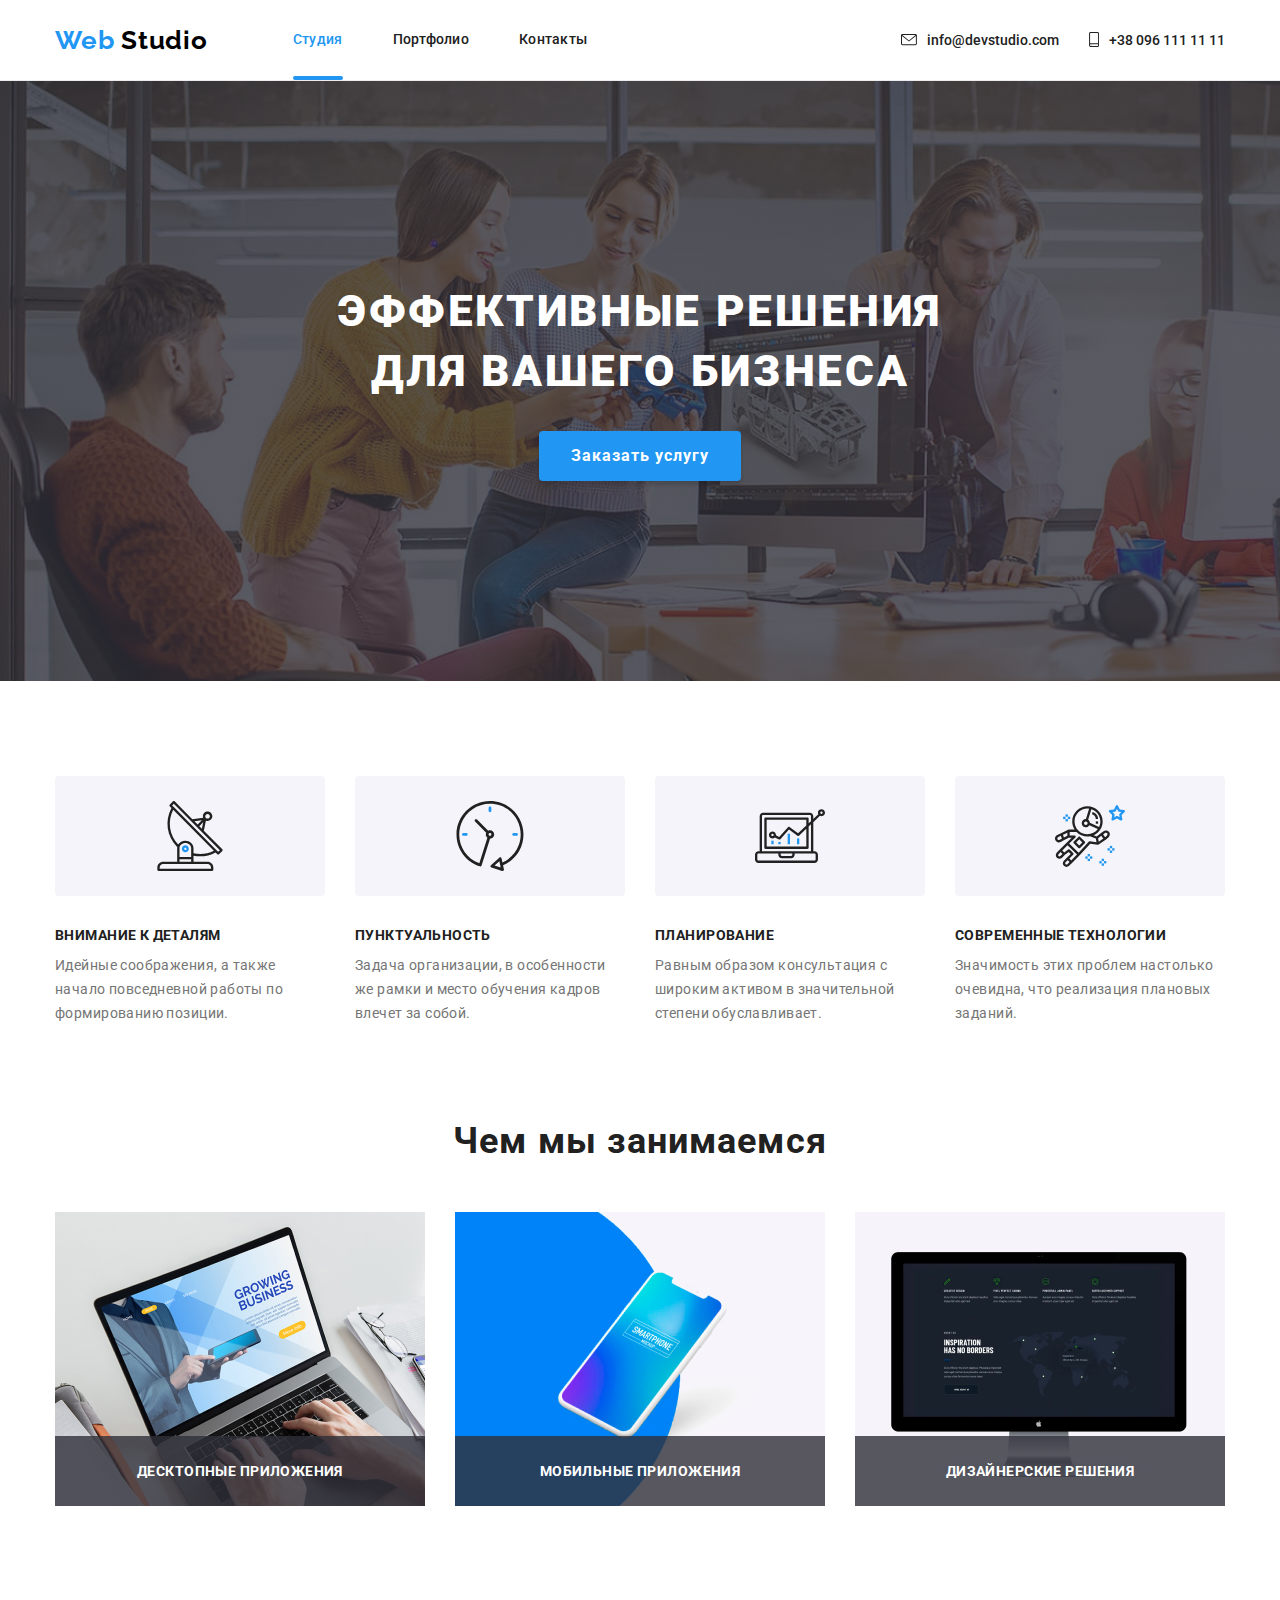
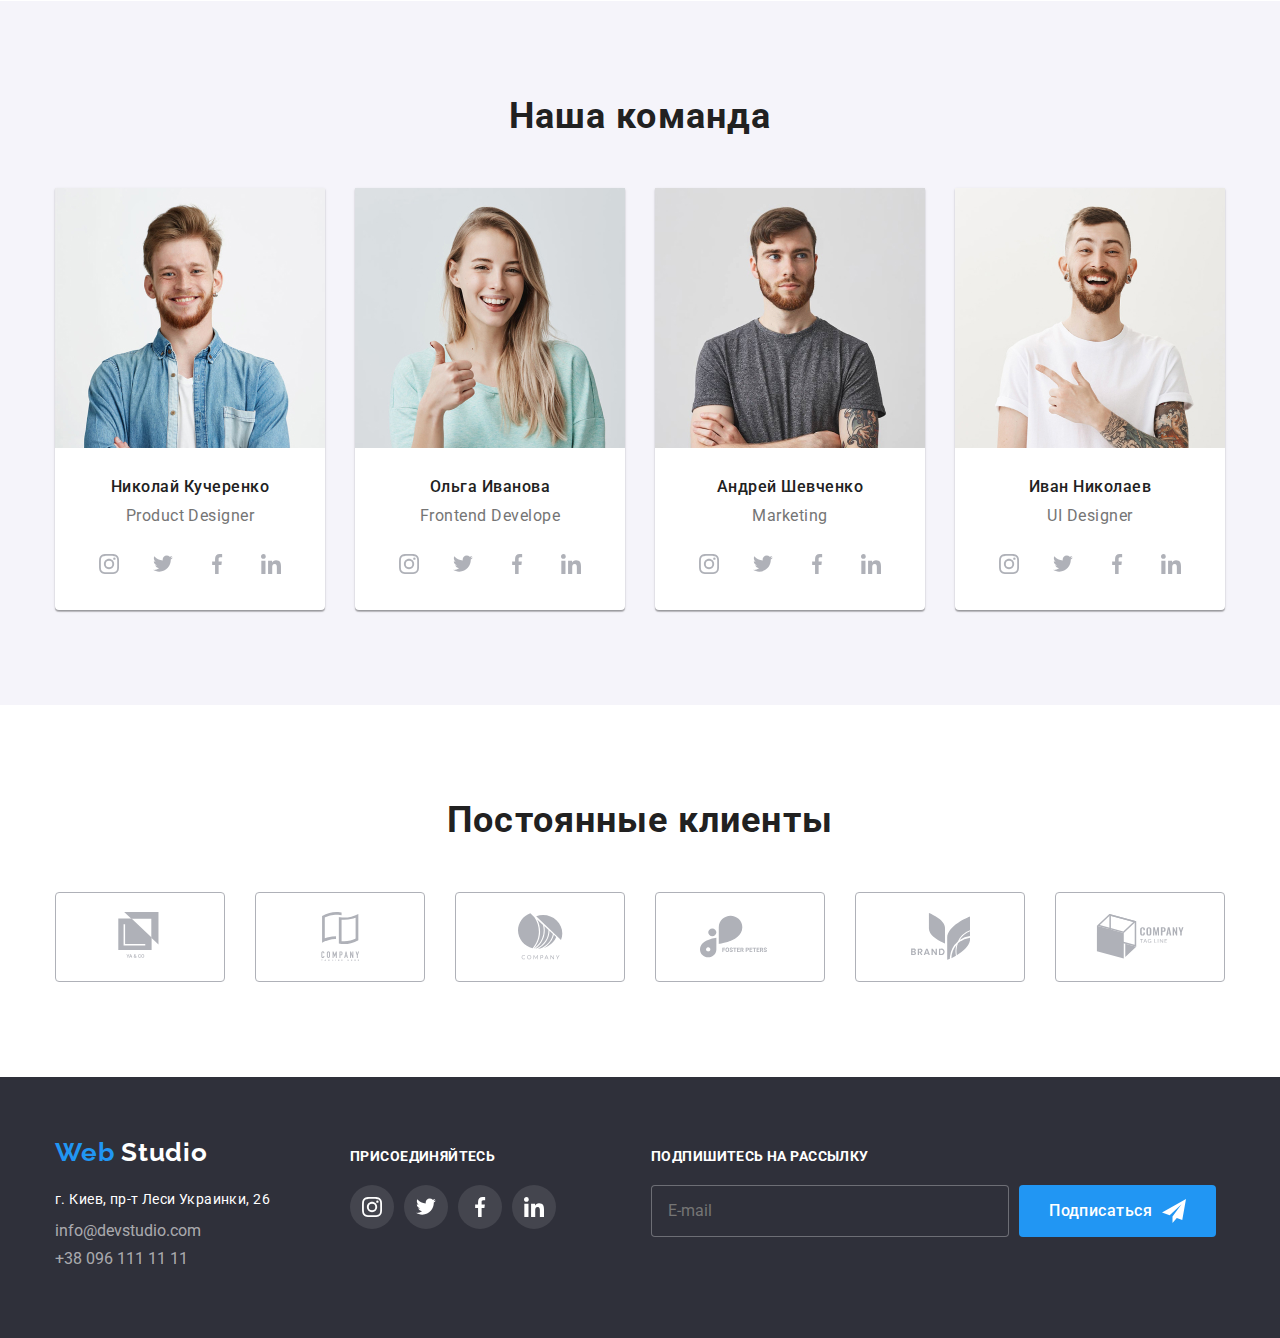
==== index.html @ 315c7247 "ДЗ -6" ====
<!DOCTYPE html>
<html lang="ru">
  <head>
    <meta charset="UTF-8" />
    <meta name="viewport" content="width=device-width, initial-scale=1.0" />
    <link rel="stylesheet" href="./css/normalize.css" />
    <link rel="stylesheet" href="./css/style.css" />
    <title>Web studio</title>
    <link
      href="https://fonts.googleapis.com/css2?family=Raleway:wght@400;700;900&family=Roboto:wght@400;500;700;900&display=swap"
      rel="stylesheet"
    />
  </head>
  <body>
    <!--Header-->

    <header class="page-header">
      <div class="container main-nav">
        <nav class="main-nav">
          <a href="index.html" lang="en" class="logo" aria-label="Логотип">
            <span class="logo-color">Web</span> Studio</a
          >
          <div>
            <ul class="nav-item-list list">
              <li class="nav-item">
                <a href="#" class="nav-item-link current">Студия</a>
              </li>
              <li class="nav-item">
                <a href="./portfolio.html" class="nav-item-link">Портфолио</a>
              </li>
              <li class="nav-item">
                <a href="" class="nav-item-link">Контакты</a>
              </li>
            </ul>
          </div>
        </nav>

        <div class="header-contacts">
          <ul class="contacts-ul">
            <li class="contacts-item">
              <a href="mailto:info@devstudio.com" class="contacts-item-link">
                <svg class="contacts-icon" width="16" height="12">
                  <use
                    href="./img/icomoon/sprite.svg#icon-envelope-hover"
                  ></use>
                </svg>
                info@devstudio.com</a
              >
            </li>
            <li class="contacts-item">
              <a href="tel:380961111111" class="contacts-item-link">
                <svg class="contacts-icon" width="10" height="15">
                  <use href="./img/icomoon/sprite.svg#icon-smartphone"></use>
                </svg>
                +38 096 111 11 11</a
              >
            </li>
          </ul>
        </div>
      </div>
    </header>

    <!--Main container-->

    <main class="main-page">
      <section class="hero-section">
        <!--<div class="wprapper-transparent"> цей блок був для попереднього фону-->

        <div class="container">
          <h1 class="main-title">
            Эффективные решения <br />
            для вашего бизнеса
          </h1>
          <button type="button" class="hero-modal-btn">
            Заказать услугу
          </button>
        </div>
        <!--</div>-->
      </section>

      <!--Качества-->

      <section class="quality-section">
        <div class="container">
          <h2 hidden>Качества</h2>
          <ul class="quality-list list">
            <li class="quality-item">
              <div class="icon-wrapper icon-1">
                <!--<img src="./img/antenna-1.svg" alt="antenna" />-->
              </div>
              <h3 class="quality-list-item">Внимание к деталям</h3>
              <p class="discription-text">
                Идейные соображения, а также начало повседневной работы по
                формированию позиции.
              </p>
            </li>
            <li class="quality-item">
              <div class="icon-wrapper icon-2">
                <!--<img src="./img/clock-1.svg" alt="Часы" />-->
              </div>
              <h3 class="quality-list-item">Пунктуальность</h3>
              <p class="discription-text">
                Задача организации, в особенности же рамки и место обучения
                кадров влечет за собой.
              </p>
            </li>
            <li class="quality-item">
              <div class="icon-wrapper icon-3">
                <!--<img src="./img/diagram-1.svg" alt="Диаграмма" />-->
              </div>
              <h3 class="quality-list-item">Планирование</h3>
              <p class="discription-text">
                Равным образом консультация с широким активом в значительной
                степени обуславливает.
              </p>
            </li>
            <li class="quality-item">
              <div class="icon-wrapper icon-4">
                <!--<img src="./img/astronaut-1.svg" alt="Астронавт" />-->
              </div>
              <h3 class="quality-list-item">Современные технологии</h3>
              <p class="discription-text">
                Значимость этих проблем настолько очевидна, что реализация
                плановых заданий.
              </p>
            </li>
          </ul>
        </div>
      </section>

      <!--Услуги-->

      <section class="work-exemples">
        <div class="container">
          <h2 class="title-text">Чем мы занимаемся</h2>
          <ul class="exemple-list list">
            <li class="exemple-list-item">
              <a href="#">
                <img src="./img/img1.jpg" alt="Box1" width="370" />
                <p class="work-list-text">Десктопные приложения</p>
              </a>
            </li>
            <li class="exemple-list-item">
              <a href="#">
                <img src="./img/box1.1.jpg" alt="Box2" width="370" />
                <p class="work-list-text">Мобильные приложения</p>
              </a>
            </li>
            <li class="exemple-list-item">
              <a href="#">
                <img src="./img/img3.jpg" alt="Box3" width="370" />
                <p class="work-list-text">Дизайнерские решения</p>
              </a>
            </li>
          </ul>
        </div>
      </section>

      <!--Команда-->

      <section class="our-team-section">
        <div class="container">
          <h2 class="title-text">Наша команда</h2>
          <ul class="team-list list">
            <li class="team-list-item">
              <img
                class="team-photo"
                src="./img/Николай-Кучеренко.jpg"
                alt="Николай Кучеренко"
                width="270"
              />
              <h3 class="team-people-name">Николай Кучеренко</h3>
              <p class="professon-name">Product Designer</p>
              <ul class="social-list list">
                <li class="social-list-item">
                  <a
                    class="social-wrapper"
                    href=""
                    aria-label="Ссылка на Instagram"
                  >
                    <svg class="social-icons-svg" width="20" height="20">
                      <use href="./img/icomoon/sprite.svg#icon-instagram"></use>
                    </svg>
                  </a>
                </li>
                <li class="social-list-item">
                  <a
                    class="social-wrapper"
                    href=""
                    aria-label="Ссылка на Tvitter"
                  >
                    <svg class="social-icons-svg" width="20" height="20">
                      <use href="./img/icomoon/sprite.svg#icon-twitter"></use>
                    </svg>
                  </a>
                </li>
                <li class="social-list-item">
                  <a
                    class="social-wrapper"
                    href=""
                    aria-label="Ссылка на Facebook"
                  >
                    <svg class="social-icons-svg" width="20" height="20">
                      <use href="./img/icomoon/sprite.svg#icon-facebook"></use>
                    </svg>
                  </a>
                </li>
                <li class="social-list-item">
                  <a
                    class="social-wrapper"
                    href=""
                    aria-label="Ссылка на LinkID"
                  >
                    <svg class="social-icons-svg" width="20" height="20">
                      <use href="./img/icomoon/sprite.svg#icon-linkedin"></use>
                    </svg>
                  </a>
                </li>
              </ul>
            </li>

            <li class="team-list-item">
              <img
                class="team-photo"
                src="./img/Ольга-Иванова.jpg"
                alt="Ольга Иванова"
                width="270"
              />
              <h3 class="team-people-name">Ольга Иванова</h3>
              <p class="professon-name">Frontend Develope</p>
              <ul class="social-list list">
                <li class="social-list-item">
                  <a
                    class="social-wrapper"
                    href=""
                    aria-label="Ссылка на Instagram"
                  >
                    <svg class="social-icons-svg" width="20" height="20">
                      <use href="./img/icomoon/sprite.svg#icon-instagram"></use>
                    </svg>
                  </a>
                </li>
                <li class="social-list-item">
                  <a
                    class="social-wrapper"
                    href=""
                    aria-label="Ссылка на Tvitter"
                  >
                    <svg class="social-icons-svg" width="20" height="20">
                      <use href="./img/icomoon/sprite.svg#icon-twitter"></use>
                    </svg>
                  </a>
                </li>
                <li class="social-list-item">
                  <a
                    class="social-wrapper"
                    href=""
                    aria-label="Ссылка на Facebook"
                  >
                    <svg class="social-icons-svg" width="20" height="20">
                      <use href="./img/icomoon/sprite.svg#icon-facebook"></use>
                    </svg>
                  </a>
                </li>
                <li class="social-list-item">
                  <a
                    class="social-wrapper"
                    href=""
                    aria-label="Ссылка на LinkID"
                  >
                    <svg class="social-icons-svg" width="20" height="20">
                      <use href="./img/icomoon/sprite.svg#icon-linkedin"></use>
                    </svg>
                  </a>
                </li>
              </ul>
            </li>

            <li class="team-list-item">
              <img
                class="team-photo"
                src="./img/Андрей-Шевченко.jpg"
                alt="Андрей Шевченко"
                width="270"
              />
              <h3 class="team-people-name">Андрей Шевченко</h3>
              <p class="professon-name">Marketing</p>
              <ul class="social-list list">
                <li class="social-list-item">
                  <a
                    class="social-wrapper"
                    href=""
                    aria-label="Ссылка на Instagram"
                  >
                    <svg class="social-icons-svg" width="20" height="20">
                      <use href="./img/icomoon/sprite.svg#icon-instagram"></use>
                    </svg>
                  </a>
                </li>
                <li class="social-list-item">
                  <a
                    class="social-wrapper"
                    href=""
                    aria-label="Ссылка на Tvitter"
                  >
                    <svg class="social-icons-svg" width="20" height="20">
                      <use href="./img/icomoon/sprite.svg#icon-twitter"></use>
                    </svg>
                  </a>
                </li>
                <li class="social-list-item">
                  <a
                    class="social-wrapper"
                    href=""
                    aria-label="Ссылка на Facebook"
                  >
                    <svg class="social-icons-svg" width="20" height="20">
                      <use href="./img/icomoon/sprite.svg#icon-facebook"></use>
                    </svg>
                  </a>
                </li>
                <li class="social-list-item">
                  <a
                    class="social-wrapper"
                    href=""
                    aria-label="Ссылка на LinkID"
                  >
                    <svg class="social-icons-svg" width="20" height="20">
                      <use href="./img/icomoon/sprite.svg#icon-linkedin"></use>
                    </svg>
                  </a>
                </li>
              </ul>
            </li>

            <li class="team-list-item">
              <img
                class="team-photo"
                src="./img/Иван-Николаев.jpg"
                alt="Иван Николаев"
                width="270"
              />
              <h3 class="team-people-name">Иван Николаев</h3>
              <p class="professon-name">UI Designer</p>
              <ul class="social-list list">
                <li class="social-list-item">
                  <a
                    class="social-wrapper"
                    href=""
                    aria-label="Ссылка на Instagram"
                  >
                    <svg class="social-icons-svg" width="20" height="20">
                      <use href="./img/icomoon/sprite.svg#icon-instagram"></use>
                    </svg>
                  </a>
                </li>
                <li class="social-list-item">
                  <a
                    class="social-wrapper"
                    href=""
                    aria-label="Ссылка на Tvitter"
                  >
                    <svg class="social-icons-svg" width="20" height="20">
                      <use href="./img/icomoon/sprite.svg#icon-twitter"></use>
                    </svg>
                  </a>
                </li>
                <li class="social-list-item">
                  <a
                    class="social-wrapper"
                    href=""
                    aria-label="Ссылка на Facebook"
                  >
                    <svg class="social-icons-svg" width="20" height="20">
                      <use href="./img/icomoon/sprite.svg#icon-facebook"></use>
                    </svg>
                  </a>
                </li>
                <li class="social-list-item">
                  <a
                    class="social-wrapper"
                    href=""
                    aria-label="Ссылка на LinkID"
                  >
                    <svg class="social-icons-svg" width="20" height="20">
                      <use href="./img/icomoon/sprite.svg#icon-linkedin"></use>
                    </svg>
                  </a>
                </li>
              </ul>
            </li>
          </ul>
        </div>
      </section>

      <!--Постоянные клиенты-->

      <section class="customers-section">
        <div class="container">
          <h2 class="title-text">Постоянные клиенты</h2>
          <ul class="customers-list list">
            <li class="ctmrs-list-item">
              <a class="ctmrs-logo" href="#">
                <svg class="customers-icon" width="45" height="49">
                  <use href="./img/icomoon/sprite.svg#icon-logo-1"></use>
                </svg>
              </a>
            </li>

            <li class="ctmrs-list-item">
              <a class="ctmrs-logo" href="#">
                <svg class="customers-icon" width="45" height="49">
                  <use href="./img/icomoon/sprite.svg#icon-logo-2"></use>
                </svg>
                /></a
              >
            </li>

            <li class="ctmrs-list-item">
              <a class="ctmrs-logo" href="#">
                <svg class="customers-icon" width="45" height="49">
                  <use href="./img/icomoon/sprite.svg#icon-logo-3"></use>
                </svg>
                /></a
              >
            </li>

            <li class="ctmrs-list-item">
              <a class="ctmrs-logo" href="#">
                <svg class="customers-icon" width="80" height="44">
                  <use href="./img/icomoon/sprite.svg#icon-logo-4"></use>
                </svg>
              </a>
            </li>
            <li class="ctmrs-list-item">
              <a class="ctmrs-logo" href="#">
                <svg class="customers-icon" width="59" height="47">
                  <use href="./img/icomoon/sprite.svg#icon-logo-5"></use>
                </svg>
                /></a
              >
            </li>
            <li class="ctmrs-list-item">
              <a class="ctmrs-logo" href="#">
                <svg class="customers-icon" width="89" height="45">
                  <use href="./img/icomoon/sprite.svg#icon-logo-6"></use>
                </svg>
                /></a
              >
            </li>
          </ul>
        </div>
      </section>
    </main>

    <!--Footer-->

    <footer class="footer-section">
      <div class="container">
        <div class="footer-contacts">
          <a
            href="./index.html"
            lang="en"
            class="footer-logo"
            aria-label="Логотип"
          >
            <span class="footer-logo-color">Web</span> Studio</a
          >
          <p class="post-info list">г. Киев, пр-т Леси Украинки, 26</p>
          <ul class="list">
            <li class="footer-contacts-item">
              <a href="mailto:info@devstudio.com" class="footer-cantacts-link"
                >info@devstudio.com</a
              >
            </li>
            <li class="footer-contacts-item">
              <a href="tel:+380961111111" class="footer-cantacts-link"
                >+38 096 111 11 11</a
              >
            </li>
          </ul>
        </div>

        <!--Соцсети-->
        <div class="join-to-us">
          <p class="footer-title list">Присоединяйтесь</p>
          <ul class="footer-social-list list">
            <li class="footer-social-list-item">
              <a
                class="footer-social-wrapper"
                href="#"
                aria-label="Ссылка на Instagram"
              >
                <svg class="footer-social-icon" width="20" height="20">
                  <use href="./img/icomoon/sprite.svg#icon-instagram"></use>
                </svg>
              </a>
            </li>
            <li class="footer-social-list-item">
              <a
                class="footer-social-wrapper"
                href="/"
                aria-label="Ссылка на Tvitter"
              >
                <svg class="footer-social-icon" width="20" height="20">
                  <use href="./img/icomoon/sprite.svg#icon-twitter"></use>
                </svg>
              </a>
            </li>
            <li class="footer-social-list-item">
              <a
                class="footer-social-wrapper"
                href="/"
                aria-label="Ссылка на Facebook"
              >
                <svg class="footer-social-icon" width="20" height="20">
                  <use href="./img/icomoon/sprite.svg#icon-facebook"></use>
                </svg>
              </a>
            </li>
            <li class="footer-social-list-item">
              <a
                class="footer-social-wrapper"
                href="/"
                aria-label="Ссылка на LinkID"
                ><svg class="footer-social-icon" width="20" height="20">
                  <use href="./img/icomoon/sprite.svg#icon-linkedin"></use>
                </svg>
              </a>
            </li>
          </ul>
        </div>

        <!--Россылка-->

        <div class="mailing">
          <h2 hidden>Футер сайта</h2>
          <p class="footer-title list">Подпишитесь на рассылку</p>
          <div class="mailing-form">
            <form>
              <span
                ><input type="email" name="email" placeholder="E-mail"
              /></span>
            </form>
            <button class="footer-btn" type="submit">
              Подписаться
              <svg class="icon-send" width="24" height="24">
                <use href="./img/icomoon/sprite.svg#icon-icon-send"></use>
              </svg>
            </button>
          </div>
        </div>
      </div>
    </footer>
  </body>
</html>
---- css/style.css ----
:root {
  --primary-text-color: #757575;
  --primary-title-color: #212121;
  --accent-color: #2196f3;
  --primary-white-color: #ffffff;
  --footer-backround-color: #2f303a;
  --main-black-color: #000000;
  --secondary-white-color: #f5f4fa;
  --footer-links-color: rgba (255, 255, 255, 0.6);
  --hover-links-color: #188ce8;
  --font-family-main: "Roboto", sans-serif;
  --font-family-secondary: "Raleway", sans-serif;
  --footer-primary-color: #2f303a;
}

html {
  box-sizing: border-box;
}

*,
*::before,
*::after {
  box-sizing: inherit;
}

a {
  text-decoration: none;
  display: block;
}

.list {
  padding: 0;
  margin: 0;
  list-style: none;
}

body {
  background-color: var(--primary-white-color);
  font-family: var(--font-family-main), var(--font-family-secondary);
}

img {
  display: block;
}

.container {
  min-width: 1200px;
  width: 100%;
  max-width: 1200px;
  padding-right: 15px;
  padding-left: 15px;
  margin-right: auto;
  margin-left: auto;
}

.container:after {
  content: "";
  display: table;
  clear: both;
}

/*оформлення логотипа*/

.page-header {
  width: 100%;
  background-color: var(--primary-white-color);
  border-bottom: 1px solid #ececec;
}

.logo {
  display: block;
  font-family: var(--font-family-secondary);
  font-style: normal;
  font-weight: bold;
  font-size: 26px;
  line-height: 1.19em;
  letter-spacing: 0.03em;
  color: var(--main-black-color);
  margin-right: 85px;
}

.logo-color {
  color: var(--accent-color);
}

/*оформлення меню*/

.main-nav {
  display: flex;
  align-items: center;
  justify-content: space-between;
}

.nav-item-link {
  font-family: var(--font-family-main);
  font-style: normal;
  font-weight: 500;
  font-size: 14px;
  line-height: 1.14em;
  letter-spacing: 0.02em;
  color: var(--primary-title-color);

  display: block;
  padding-top: 32px;
  padding-bottom: 32px;
  transition: 250ms cubic-bezier(0.4, 0, 0.2, 1);
}

.nav-item-list {
  display: flex;
}

.nav-item:not(:last-child) {
  margin-right: 50px;
}

.nav-item-link:hover,
.nav-item-link:focus {
  color: var(--accent-color);
}

.nav-item {
  display: block;
  position: relative;
}

.current::after {
  display: block;
  position: absolute;
  bottom: 0;
  content: "";
  width: 100%;
  height: 4px;
  background-color: var(--accent-color);
  border-radius: 2px;
}

.current {
  color: var(--accent-color);
}

/*оформлення маржінів і кольору контактів*/

.header-contacts {
  display: flex;
  align-items: center;
  margin-left: auto;
}

.contacts-ul {
  display: flex;
  margin-top: 0;
  margin-bottom: 0;
  padding-left: 0;
}
.contacts-item {
  display: flex;
}

.contacts-icon {
  margin-right: 10px;
  fill: currentColor;
}

.contacts-icon:hover {
  fill: var(--accent-color);
}

.contacts-item:not(:last-child) {
  margin-right: 30px;
}

.contacts-item-link {
  display: flex;
  align-items: center;
  font-family: Roboto;
  font-style: normal;
  font-weight: 500;
  font-size: 14px;
  color: var(--primary-title-color);

  transition: 250ms cubic-bezier(0.4, 0, 0.2, 1);
}

.contacts-item-link:hover,
.contacts-item-link:focus {
  color: var(--accent-color);
}

/*оформлення кнопки*/

.modal-btn {
  background: var(--accent-color);
  border-radius: 4px;
  border: none;
  font-weight: 500;
  font-size: 16px;
  line-height: 1.62em;
  text-align: center;
  letter-spacing: 0.03em;
  color: var(--primary-white-color); /*колір тексту*/
  padding: 10px;
  margin: 5px;
}

.modal-btn:hover,
.modal-btn:focus {
  background-color: var(--accent-color);
  color: var(--primary-title-color); /*колір тексту при новеденні*/
}

/*hero section*/

.hero-section {
  min-width: 1200px;
  margin-top: 0;
  text-align: center;
  background-color: var(--primary-text-color);
  background-image: linear-gradient(
      to right,
      rgba(47, 48, 58, 0.8),
      rgba(47, 48, 58, 0.8)
    ),
    url("../img/Header.images.jpg");

  background-repeat: no-repeat;
}

.hero-modal-btn {
  display: inline-block;
  font-family: var(--font-family-main);
  font-style: normal;
  font-weight: 700;
  font-size: 16px;
  line-height: 1.87em;
  height: 50px;
  padding: 10px 32px;
  margin-bottom: 200px;

  letter-spacing: 0.06em;
  color: var(--primary-white-color);
  background: var(--accent-color);
  box-shadow: 0px 4px 4px rgba(0, 0, 0, 0.15);
  border-radius: 4px;
  border: none;
  cursor: pointer;
}

.main-title {
  font-family: var(--font-family-main);
  font-style: normal;
  font-weight: 900;
  padding-top: 200px;
  margin-top: 0px;
  margin-bottom: 30px;
  font-size: 44px;
  line-height: 60px;

  letter-spacing: 0.06em;
  text-transform: uppercase;
  color: var(--primary-white-color);
}

/* quality list*/

.icon-wrapper {
  display: flex;
  justify-content: center;
  align-items: center;
  margin-top: 0;
  margin-right: 0;
  margin-bottom: 30px;
  width: 270px;
  height: 120px;
  border-radius: 4px;
  background-color: var(--secondary-white-color);
}

.icon-1::before {
  content: "";
  width: 270px;
  height: 120px;
  background-image: url("../img/antenna-1.svg");
  background-repeat: no-repeat;
  background-position: center;
}

.icon-2::before {
  content: "";
  width: 270px;
  height: 120px;
  background-image: url("../img/clock-1.svg");
  background-repeat: no-repeat;
  background-position: center;
}

.icon-3::before {
  content: "";
  width: 270px;
  height: 120px;
  background-image: url("../img/diagram-1.svg");
  background-repeat: no-repeat;
  background-position: center;
}

.icon-4::before {
  content: "";
  width: 270px;
  height: 120px;
  background-image: url("../img/astronaut-1.svg");
  background-repeat: no-repeat;
  background-position: center;
}

.quality-section {
  padding-top: 95px;
  padding-bottom: 95px;
}

.quality-list {
  display: flex;
}

.quality-item:not(:last-child) {
  margin-right: 30px;
}

.quality-list-item {
  display: inline-block;
  margin-top: 0;
  margin-bottom: 10px;

  font-family: var(--font-family-main);
  font-style: normal;
  font-weight: 700;
  font-size: 14px;
  line-height: 1.14em;
  letter-spacing: 0.03em;
  text-transform: uppercase;
  color: var(--primary-title-color);
}

/* опис блоку якостей дрібним шрифтом*/

.discription-text {
  display: block;
  margin-top: 0;
  margin-bottom: 0;
  font-family: Roboto;
  font-style: normal;
  font-weight: 400;
  font-size: 14px;
  line-height: 1.71em;
  letter-spacing: 0.03em;
  color: var(--primary-text-color);
}

/*Work-exemples*/

.work-exemples {
  margin-bottom: 95px;
}

.work-exemples img {
  display: block;
}
.exemple-list {
  display: flex;
  justify-content: center;
}

.exemple-list-item:not(:last-child) {
  margin-right: 30px;
}

.exemple-list-item {
  position: relative;
}

.title-text {
  margin-top: 0;
  margin-bottom: 50px;
  font-family: var(--font-family-main);
  font-style: normal;
  font-weight: bold;
  font-size: 36px;
  line-height: 1.16em;
  text-align: center;
  letter-spacing: 0.03em;
  color: var(--primary-title-color);
}

.work-list-text {
  display: flex;
  justify-content: center;
  align-items: center;
  margin-top: 0;
  margin-bottom: 0;

  position: absolute;
  right: 0;
  bottom: 0;
  left: 0;
  height: 70px;
  background: rgba(47, 48, 58, 0.8);

  font-family: var(--font-family-main);
  font-style: normal;
  font-weight: 700;
  font-size: 14px;
  line-height: 1.14em;
  text-align: center;
  letter-spacing: 0.03em;
  text-transform: uppercase;
  color: var(--primary-white-color);
}

/*our team*/

.our-team-section {
  min-width: 1200px;
  padding-top: 95px;
  padding-bottom: 95px;
}

.main-page > .our-team-section:nth-last-child(2) {
  background-color: var(--secondary-white-color);
}

.team-list {
  display: flex;
}

.team-list-item:not(:last-child) {
  margin-right: 30px;
}
.team-list-item {
  border-color: var(--secondary-white-color);
  background-color: var(--primary-white-color);
  box-shadow: 0px 2px 1px rgba(0, 0, 0, 0.2), 0px 1px 1px rgba(0, 0, 0, 0.14),
    0px 1px 3px rgba(0, 0, 0, 0.12);
  border-radius: 0px 0px 4px 4px;
}

.team-photo {
  margin-top: 0;
  margin-bottom: 30px;
}

.team-people-name {
  margin-top: 0;
  margin-bottom: 10px;
  font-family: var(--font-family-main);
  font-style: normal;
  font-weight: 500;
  font-size: 16px;
  line-height: 1.18em;
  text-align: center;
  letter-spacing: 0.03em;
  color: var(--primary-title-color);
}

.professon-name {
  margin-top: 0;
  margin-bottom: 16px;
  font-family: var(--font-family-main);
  font-style: normal;
  font-weight: 400;
  font-size: 16px;
  line-height: 1.18em;
  text-align: center;
  letter-spacing: 0.03em;
  color: var(--primary-text-color);
}

/*social links*/

.social-list {
  padding-bottom: 24px;
  display: flex;
  justify-content: center;
}

.social-list > .social-list-item:not(:last-child) {
  margin-right: 10px;
}

.social-list .social-wrapper {
  display: flex;
  justify-content: center;
  align-items: center;
  width: 44px;
  height: 44px;
  border-radius: 50%;
  color: #afb1b8;
  transition: 250ms cubic-bezier(0.4, 0, 0.2, 1);
}

.social-wrapper:hover {
  background-color: var(--accent-color);
  color: var(--primary-white-color);
}

.social-icons-svg {
  fill: currentColor;
}

/*Customers*/

.customers-section {
  padding-top: 95px;
  padding-bottom: 95px;
}

.customers-list {
  display: flex;
  justify-content: space-between;
}

.ctmrs-list-item .ctmrs-logo {
  display: flex;
  justify-content: center;
  align-items: center;
  border-width: 1px;
  border-style: solid;
  border-color: #afb1b8;
  border-radius: 4px;
  width: 170px;
  height: 90px;
  font-size: 0;
  color: #afb1b8;
  transition: 250ms cubic-bezier(0.4, 0, 0.2, 1);
}

.ctmrs-list-item:not(:last-child) {
  margin-right: 30px;
}

.customers-icon {
  fill: currentColor;
}

.ctmrs-logo:hover {
  color: var(--accent-color);
  border-color: var(--accent-color);
}

/*Footer*/

.footer-section {
  min-width: 1200px;
  padding-top: 60px;
  padding-bottom: 60px;
  background-color: var(--footer-backround-color);
}

.footer-section .container {
  display: flex;
}

.footer-contacts {
  margin-right: 80px;
}

/*footer mailing*/

.mailing {
  margin-right: 0px;
}

.mailing-form {
  display: flex;
}

.join-to-us {
  margin-right: 95px;
}
.mailing-form input {
  display: block;
  font-size: 16px;
  line-height: 1.25em;

  border: 1px solid rgba(255, 255, 255, 0.3);
  border-radius: 4px;
  padding-top: 15px;
  padding-left: 16px;
  padding-bottom: 15px;
  width: 358px;
  background-color: var(--footer-backround-color);
}

.footer-btn {
  display: flex;
  align-items: center;
  margin-left: 10px;
  padding-top: 10px;
  padding-right: 30px;
  padding-bottom: 10px;
  padding-left: 30px;

  background: var(--accent-color);
  border: none;
  border-radius: 4px;
  font-weight: 500;
  font-size: 16px;
  line-height: 1.62em;
  text-align: center;
  letter-spacing: 0.03em;
  color: var(--primary-white-color);
  cursor: pointer;
}

.icon-send {
  display: flex;
  margin-left: 10px;
}

.icon-send {
  fill: currentColor;
}

/* footer logo*/

.footer-logo {
  display: block;
  margin-bottom: 20px;
  font-family: var(--font-family-secondary);
  font-style: normal;
  font-weight: bold;
  font-size: 26px;
  line-height: 1.19em;
  letter-spacing: 0.03em;
  color: var(--primary-white-color);
}

.footer-logo-color {
  color: var(--accent-color);
}

.post-info {
  margin-bottom: 10px;
  font-family: var(--font-family-main);
  font-weight: 400;
  font-size: 14px;
  line-height: 1.71em;
  letter-spacing: 0.03em;
  color: var(--primary-white-color);
}

/* footer contacts*/

.footer-cantacts-link,
.footer-contacts-item {
  margin-bottom: 10px;
  color: rgba(255, 255, 255, 0.6);
}

.footer-cantacts-link:hover,
.footer-cantacts-link:focus {
  color: var(--accent-color);
}

/* footer social links*/

.footer-social-list {
  display: flex;
  justify-content: center;
  align-items: center;
}

.footer-social-list-item:not(:last-child) {
  margin-right: 10px;
}

.footer-social-wrapper {
  display: flex;
  justify-content: center;
  align-items: center;
  width: 44px;
  height: 44px;
  border-radius: 50%;
  box-shadow: none;
  background: rgba(255, 255, 255, 0.1);
  transition: 250ms cubic-bezier(0.4, 0, 0.2, 1);
}

.footer-social-wrapper:hover {
  background-color: var(--accent-color);
}

.footer-social-icon {
  fill: var(--primary-white-color);
}

.footer-title {
  margin-bottom: 20px;
  padding-top: 12px;
  font-family: var(--font-family-main);
  font-style: normal;
  font-weight: 700;
  font-size: 14px;
  line-height: 1.14em;
  letter-spacing: 0.03em;
  text-transform: uppercase;
  color: var(--primary-white-color);
}

/*portfolio*/

.portfolio-section {
  padding-top: 95px;
  padding-bottom: 95px;
}

.portfolio-list {
  display: flex;
  justify-content: center;
  margin-bottom: 35px;
}

.work-list {
  display: flex;
  flex-wrap: wrap;
}

.work-list > .work-list-item:hover {
  box-shadow: 1px 4px 6px rgba(0, 0, 0, 0.16), 0px 4px 4px rgba(0, 0, 0, 0.06),
    0px 1px 1px rgba(0, 0, 0, 0.12);
}

.work-list-item:nth-child(3n) {
  margin-right: 0;
}

.work-list-item:nth-last-child(-n + 3) {
  margin-bottom: 0;
}

.portfolio-section img {
  max-width: 100%;
}
.portfolio-modal-btn {
  border-radius: 4px;
  border: none;
  font-weight: 500;
  font-size: 16px;
  line-height: 1.62em;
  text-align: center;
  letter-spacing: 0.03em;
  color: var(--primary-title-color); /*колір тексту*/
  padding-top: 6px;
  padding-right: 22px;
  padding-bottom: 6px;
  padding-left: 22px;
  background: #f5f4fa;

  transition: 250ms cubic-bezier(0.4, 0, 0.2, 1);
}

.portfolio-list-btn {
  display: block;
}

.portfolio-list-btn:hover {
  box-shadow: 0px 2px 2px rgba(0, 0, 0, 0.12), 0px 1px 2px rgba(0, 0, 0, 0.08),
    0px 3px 1px rgba(0, 0, 0, 0.1);
  border-radius: 4px;
}

.portfolio-list-btn:not(:last-child) {
  margin-right: 8px;
}

.portfolio-modal-btn:hover {
  background-color: var(--accent-color);
  color: var(--primary-white-color);
}

/*portfolio description*/

.portfolio-poster {
  margin-top: 0px;
}

.work-title {
  margin-bottom: 4px;
  font-family: var(--font-family-main);
  font-style: normal;
  font-weight: 700;
  font-size: 18px;
  line-height: 2em;
  letter-spacing: 0.06em;
  color: var(--primary-title-color);
}

.work-art {
  font-family: var(--font-family-main);
  font-style: normal;
  font-weight: 400;
  font-size: 16px;
  line-height: 1.87em;
  letter-spacing: 0.03em;
  color: var(--primary-text-color);
}

.portfolio-text-wrapper {
  padding-top: 20px;
  padding-right: 24px;
  padding-bottom: 20px;
  padding-left: 24px;
}

.work-discription {
  position: absolute;
  top: 100%;
  right: 0;
  width: 100%;
  height: 100%;

  transition: 250ms cubic-bezier(0.4, 0, 0.2, 1);

  margin-bottom: 0px;
  padding-top: 66px;
  padding-bottom: 60px;
  padding-left: 24px;
  padding-right: 24px;

  font-family: var(--font-family-main);
  font-style: normal;
  font-weight: 400;
  font-size: 18px;
  line-height: 1.55em;
  letter-spacing: 0.03em;

  color: var(--primary-white-color);
  background: rgba(33, 150, 243, 0.9);
}

.work-list-item {
  width: calc((100% - 60px) / 3);
  margin-right: 30px;
  margin-bottom: 30px;
  border: 1px solid #eeeeee;

  transition: 250ms cubic-bezier(0.4, 0, 0.2, 1);
}

.animation:hover .work-discription {
  top: 0;
}

.overlay {
  position: relative;
  overflow: hidden;
}
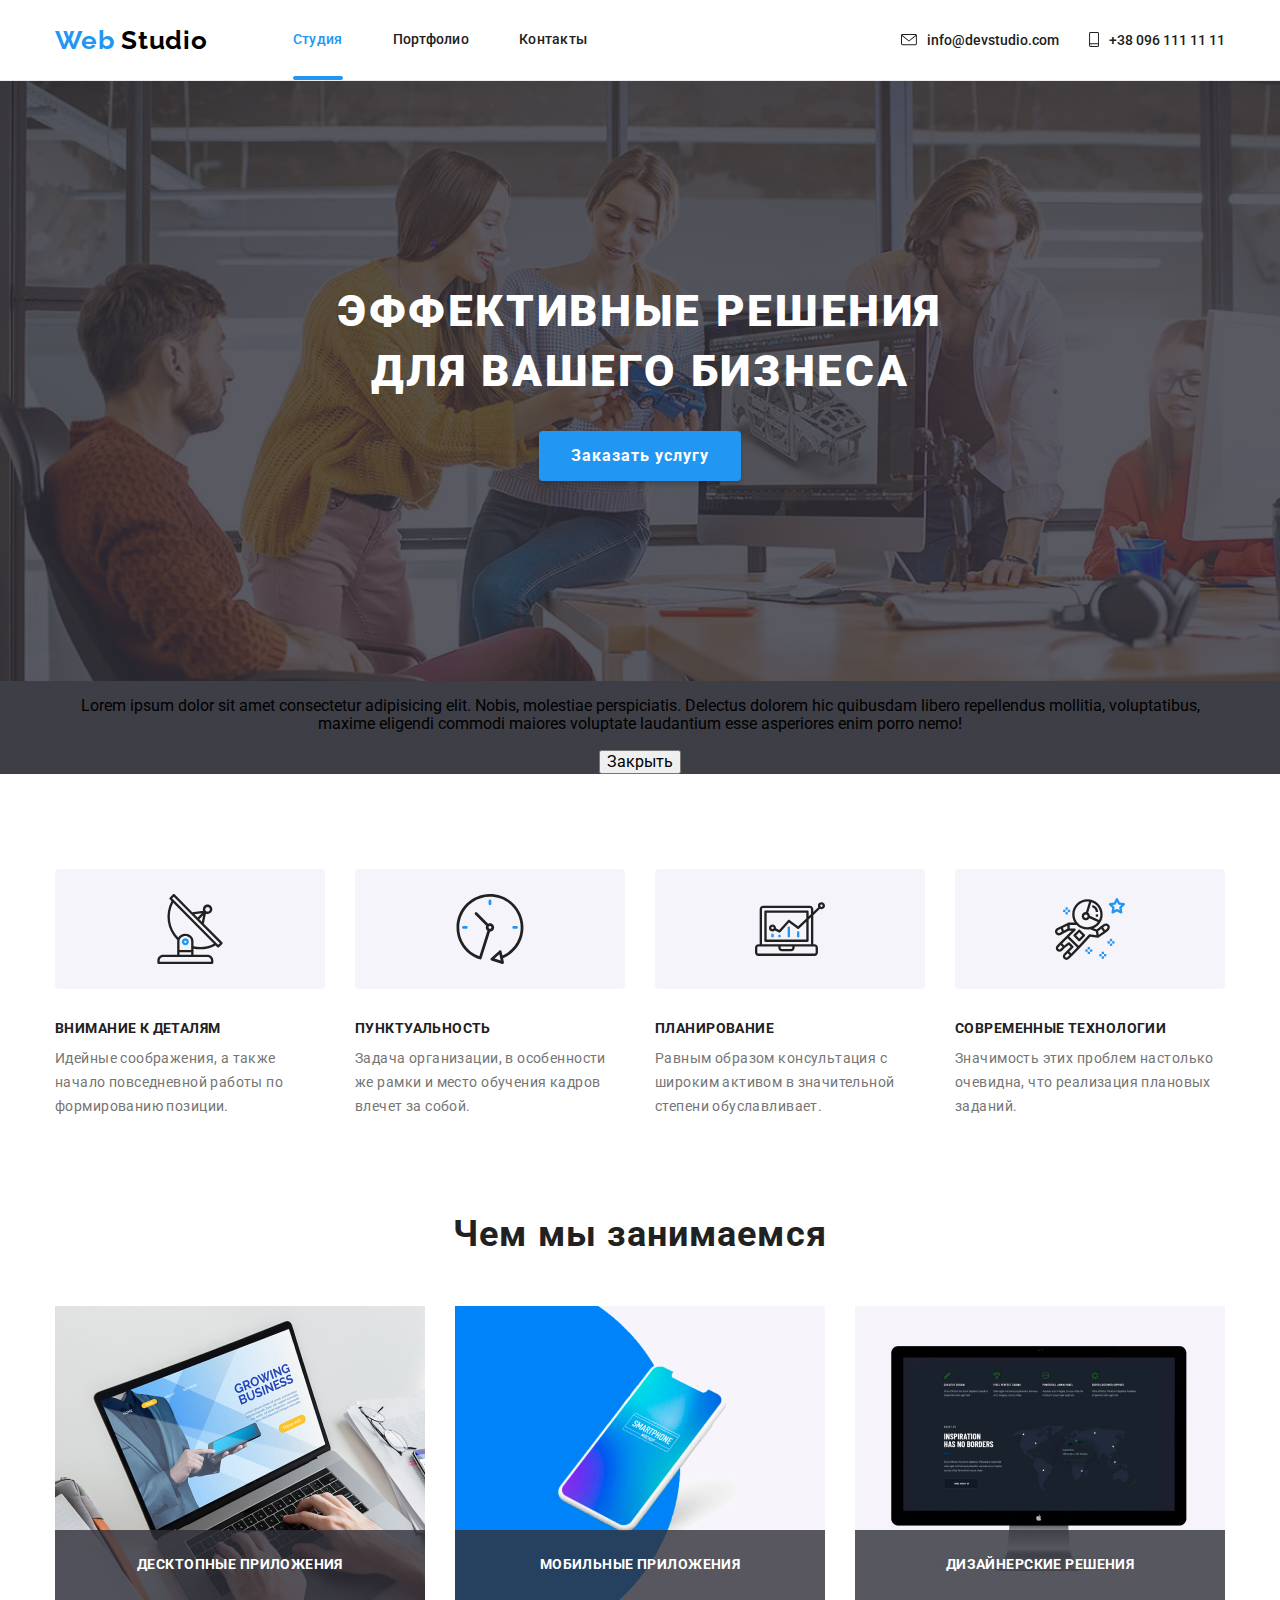
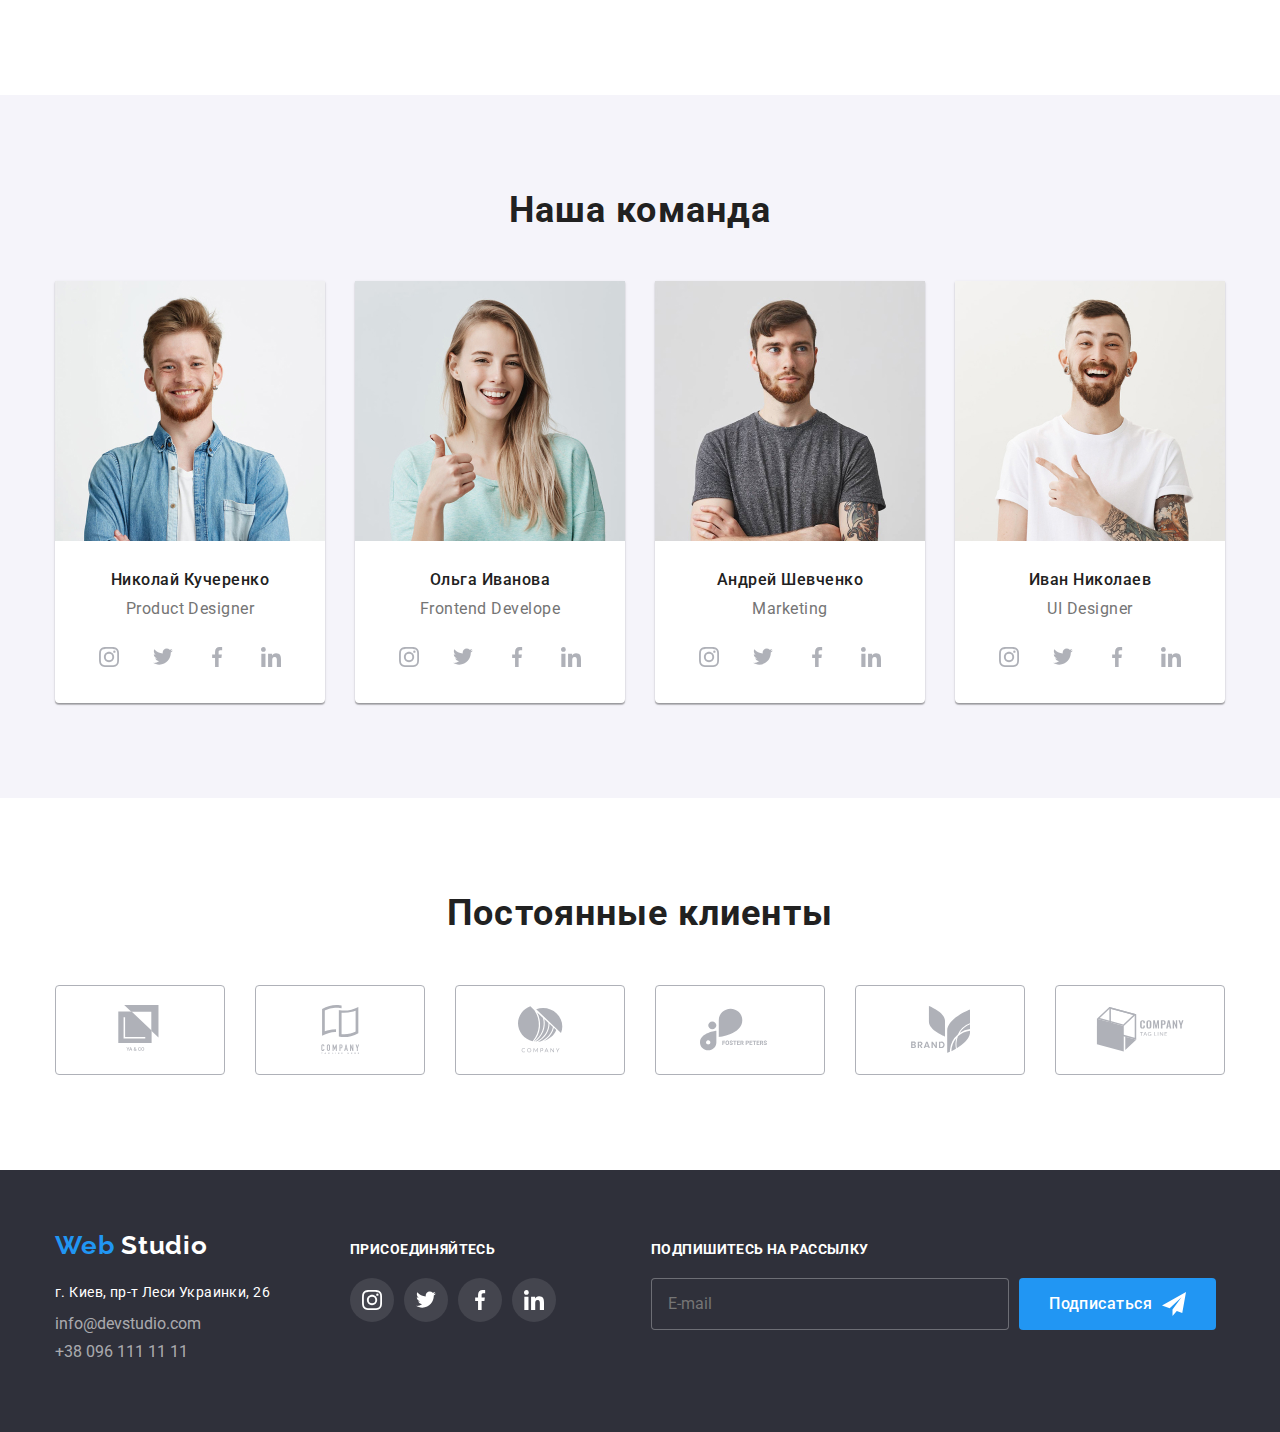
==== commit 6652d0df: "модальне вікно" ====
--- a/index.html
+++ b/index.html
@@ -64,18 +64,27 @@
 
     <main class="main-page">
       <section class="hero-section">
-        <!--<div class="wprapper-transparent"> цей блок був для попереднього фону-->
-
         <div class="container">
           <h1 class="main-title">
             Эффективные решения <br />
             для вашего бизнеса
           </h1>
-          <button type="button" class="hero-modal-btn">
+
+          <button data-modal-open class="hero-modal-btn">
             Заказать услугу
           </button>
-        </div>
-        <!--</div>-->
+          <div class="backdrop is-hidden" data-modal>
+            <div class="modal">
+              <p>
+                Lorem ipsum dolor sit amet consectetur adipisicing elit. Nobis,
+                molestiae perspiciatis. Delectus dolorem hic quibusdam libero
+                repellendus mollitia, voluptatibus, maxime eligendi commodi
+                maiores voluptate laudantium esse asperiores enim porro nemo!
+              </p>
+              <button data-modal-close>Закрыть</button>
+            </div>
+          </div>
+        </div>
       </section>
 
       <!--Качества-->
@@ -552,5 +561,7 @@
         </div>
       </div>
     </footer>
+
+    <script src="./js/modal.js"></script>
   </body>
 </html>
--- a/css/style.css
+++ b/css/style.css
@@ -246,6 +246,20 @@
   cursor: pointer;
 }
 
+.backdrop .is-hidden {
+  visibility: hidden;
+  opacity: 0;
+  pointer-events: none;
+}
+
+/*.backdrop {
+  width: 100%;
+  height: 100%;
+  opacity: 1;
+  visibility: visible;
+  transition: opacity 250ms cubic-bezier(0.4, 0, 0.2, 1);
+}*/
+
 .main-title {
   font-family: var(--font-family-main);
   font-style: normal;
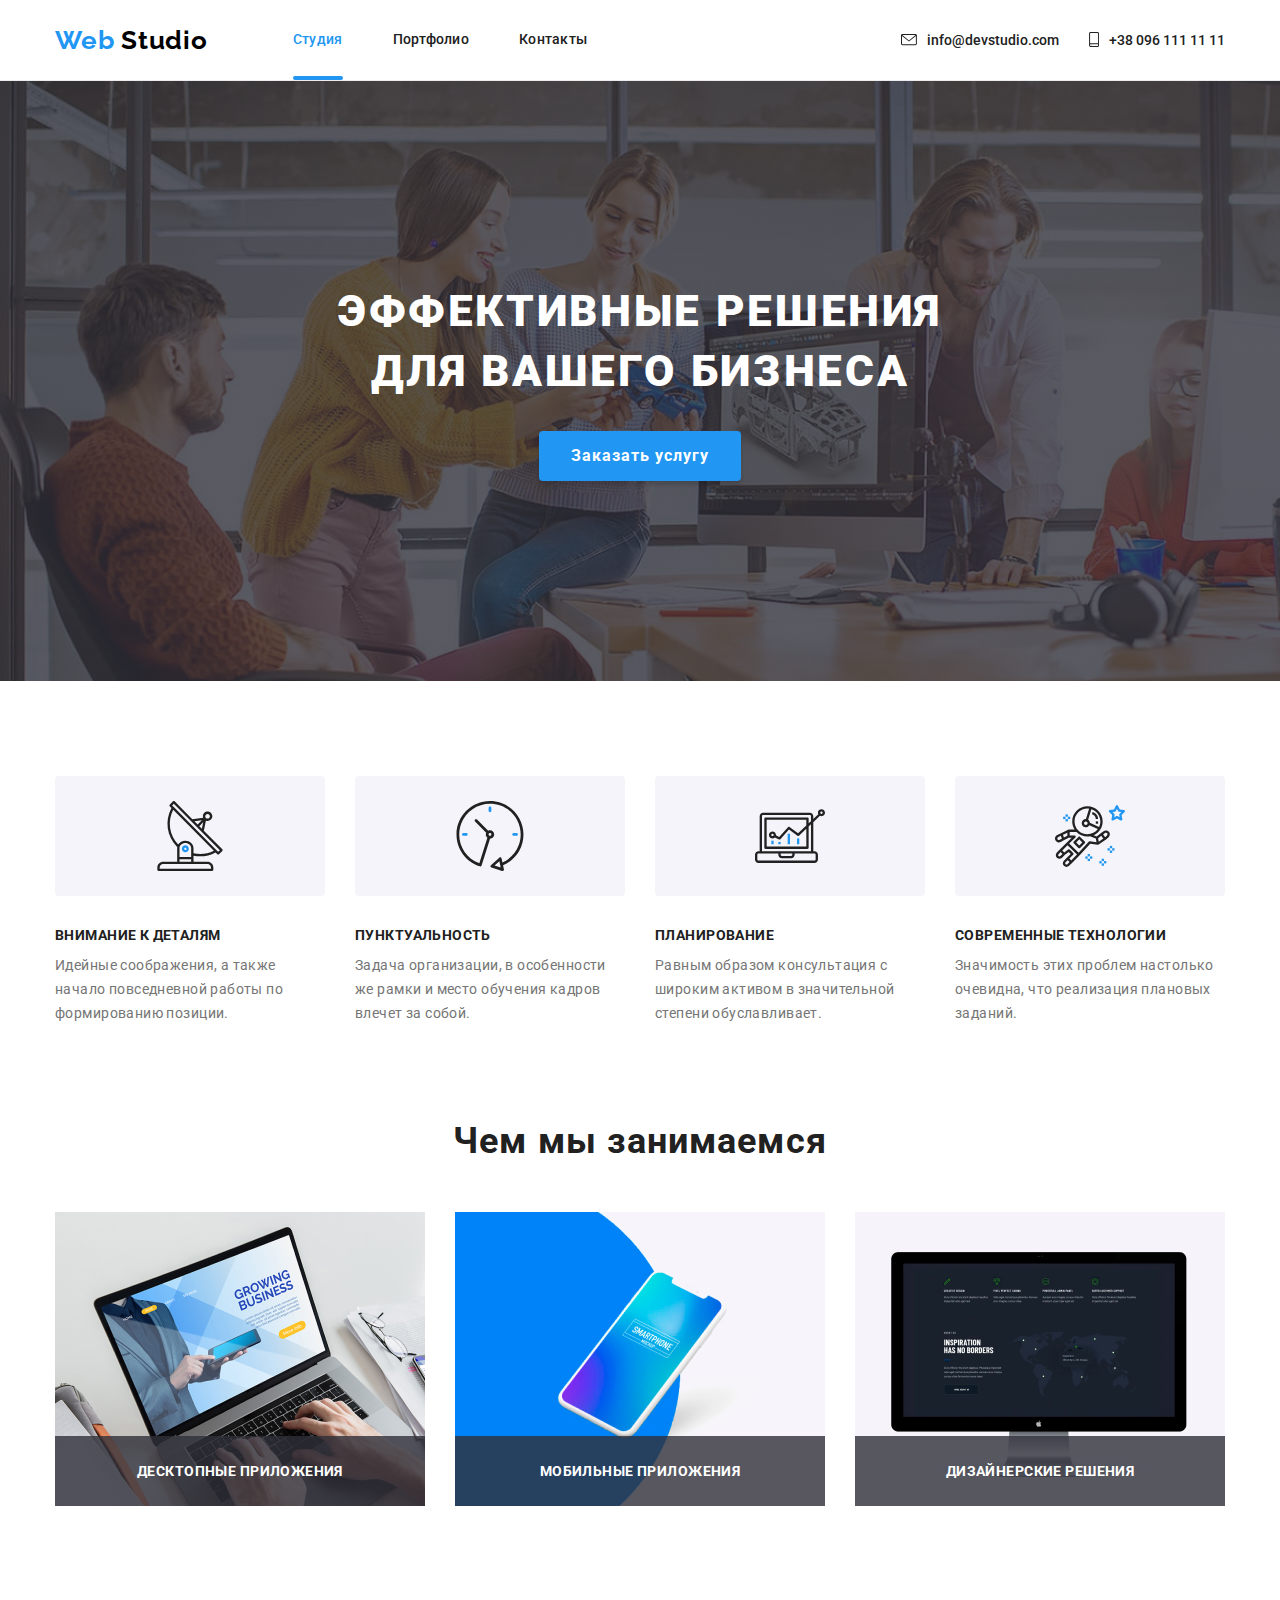
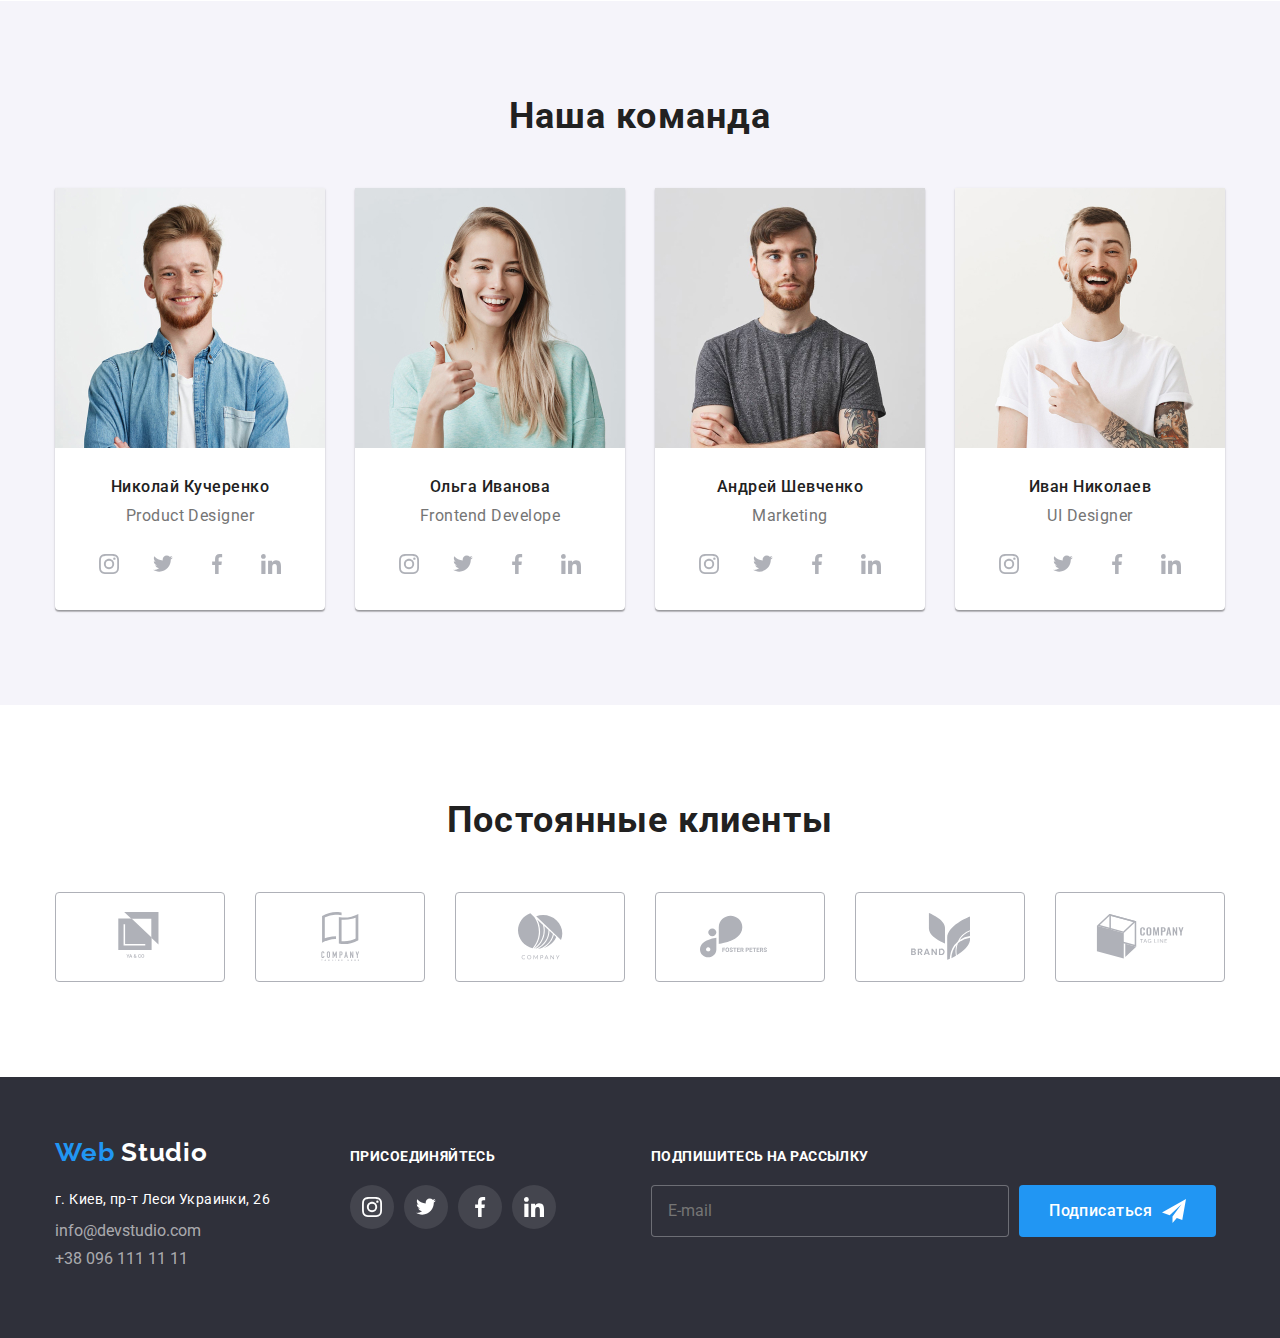
==== commit 20a18ea8: "Доробити плейс холдер" ====
--- a/index.html
+++ b/index.html
@@ -69,20 +69,55 @@
             Эффективные решения <br />
             для вашего бизнеса
           </h1>
-
           <button data-modal-open class="hero-modal-btn">
             Заказать услугу
           </button>
-          <div class="backdrop is-hidden" data-modal>
-            <div class="modal">
-              <p>
-                Lorem ipsum dolor sit amet consectetur adipisicing elit. Nobis,
-                molestiae perspiciatis. Delectus dolorem hic quibusdam libero
-                repellendus mollitia, voluptatibus, maxime eligendi commodi
-                maiores voluptate laudantium esse asperiores enim porro nemo!
-              </p>
-              <button data-modal-close>Закрыть</button>
-            </div>
+        </div>
+        <div class="backdrop is-hidden" data-modal>
+          <div class="modal">
+            <p class="modal-title">
+              Оставьте свои данные, мы вам перезвоним
+            </p>
+            <form class="form">
+              <label class="form-field">
+                <input
+                  class="form-input"
+                  type="text"
+                  name="name"
+                  placeholder=" "
+                />
+                <span class="label-name">Имя</span>
+              </label>
+
+              <label class="form-field">
+                <input
+                  class="form-input"
+                  type="tel"
+                  name="tel"
+                  placeholder=" "
+                />
+                <span class="label-name">Телефон</span>
+              </label>
+
+              <label class="form-field">
+                <input
+                  class="form-input"
+                  type="email"
+                  name="mail"
+                  placeholder=" "
+                />
+                <span class="label-name">Почта</span>
+              </label>
+              <textarea
+                type="textaria"
+                class="form-taxtarea"
+                name="textaria"
+                rows="5"
+                placeholder="Комментарий"
+              ></textarea>
+            </form>
+
+            <button data-modal-close>Закрить</button>
           </div>
         </div>
       </section>
--- a/css/style.css
+++ b/css/style.css
@@ -226,6 +226,21 @@
   background-repeat: no-repeat;
 }
 
+.main-title {
+  font-family: var(--font-family-main);
+  font-style: normal;
+  font-weight: 900;
+  padding-top: 200px;
+  margin-top: 0px;
+  margin-bottom: 30px;
+  font-size: 44px;
+  line-height: 60px;
+
+  letter-spacing: 0.06em;
+  text-transform: uppercase;
+  color: var(--primary-white-color);
+}
+
 .hero-modal-btn {
   display: inline-block;
   font-family: var(--font-family-main);
@@ -246,33 +261,114 @@
   cursor: pointer;
 }
 
-.backdrop .is-hidden {
+.backdrop.is-hidden {
   visibility: hidden;
   opacity: 0;
   pointer-events: none;
 }
 
-/*.backdrop {
+.backdrop {
+  position: fixed;
+  top: 0;
+  height: 0;
   width: 100%;
   height: 100%;
+  background-color: rgba(0, 0, 0, 0.2);
   opacity: 1;
   visibility: visible;
+  z-index: 5;
   transition: opacity 250ms cubic-bezier(0.4, 0, 0.2, 1);
-}*/
-
-.main-title {
-  font-family: var(--font-family-main);
-  font-style: normal;
-  font-weight: 900;
-  padding-top: 200px;
-  margin-top: 0px;
+}
+
+.modal {
+  position: absolute;
+  top: 50%;
+  left: 50%;
+  padding: 40px;
+  width: 528px;
+  border-radius: 4px;
+  background-color: #fff;
+  box-shadow: 0px 1px 3px rgba(0, 0, 0, 0.12), 0px 1px 1px rgba(0, 0, 0, 0.14),
+    0px 2px 1px rgba(0, 0, 0, 0.2);
+  transform: translate(-50%, -50%) scale(1);
+  transition: transform 250ms cubic-bezier(0.4, 0, 0.2, 1);
+}
+
+.modal-title {
+  display: block;
   margin-bottom: 30px;
-  font-size: 44px;
-  line-height: 60px;
-
-  letter-spacing: 0.06em;
-  text-transform: uppercase;
-  color: var(--primary-white-color);
+  font-weight: 700;
+  font-size: 20px;
+  line-height: 1.15;
+  text-align: center;
+  color: var(--primary-title-color);
+}
+
+.form {
+  display: block;
+  margin-top: 0em;
+}
+
+.form-field {
+  display: block;
+  position: relative;
+  margin-bottom: 28px;
+}
+
+.form-input {
+  height: 40px;
+  padding: 0 42px;
+  padding-top: 0px;
+  padding-right: 42px;
+  padding-bottom: 0px;
+  padding-left: 42px;
+  outline: 0;
+
+  width: 448px;
+  border: 1px solid rgba(33, 33, 33, 0.2);
+  border-radius: 4px;
+}
+
+.label-name {
+  position: absolute;
+  top: 50%;
+  left: 42px;
+  transform: translateY(-50%);
+  transition: transform 250ms cubic-bezier(0.4, 0, 0.2, 1);
+  line-height: 1.14;
+  letter-spacing: 0.01em;
+  color: var(--primary-text-color);
+}
+
+.form-field:focus-within > .label-name,
+.form-input:not(:placeholder-shown) + .label-name {
+  font-size: 12px;
+  line-height: 1.17;
+  transform: translate(-26px, -39px);
+  color: var(--accent-color);
+}
+
+.form-taxtarea {
+  display: block;
+  height: 120px;
+  resize: none;
+  padding: 10px 15px;
+  margin-bottom: 20px;
+  outline: 0;
+
+  width: 448px;
+  border: 1px solid rgba(33, 33, 33, 0.2);
+  border-radius: 4px;
+}
+
+.form-input:focus,
+.form-taxtarea:focus {
+  border: 1px solid var(--accent-color);
+}
+
+.form-taxtarea:not(:placeholder-shown) {
+  font-size: 12px;
+  line-height: 1.17;
 }
 
 /* quality list*/
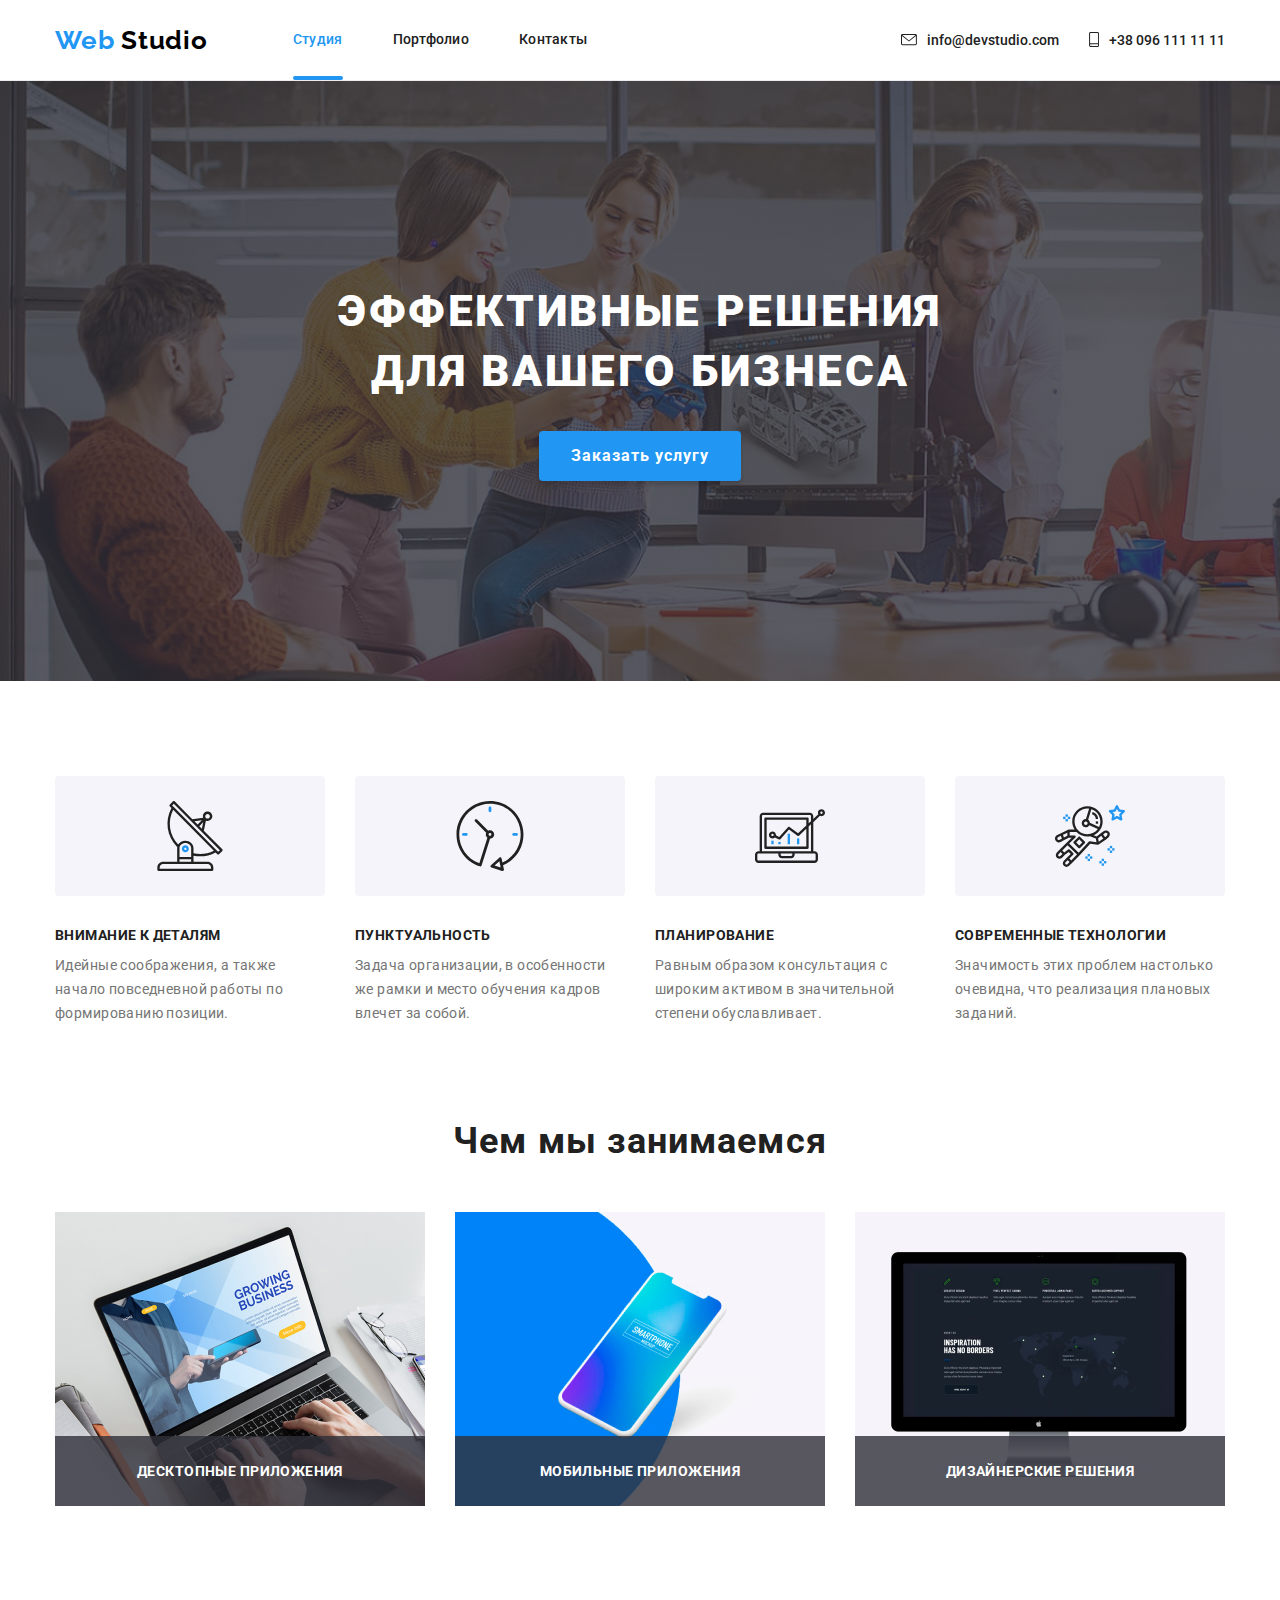
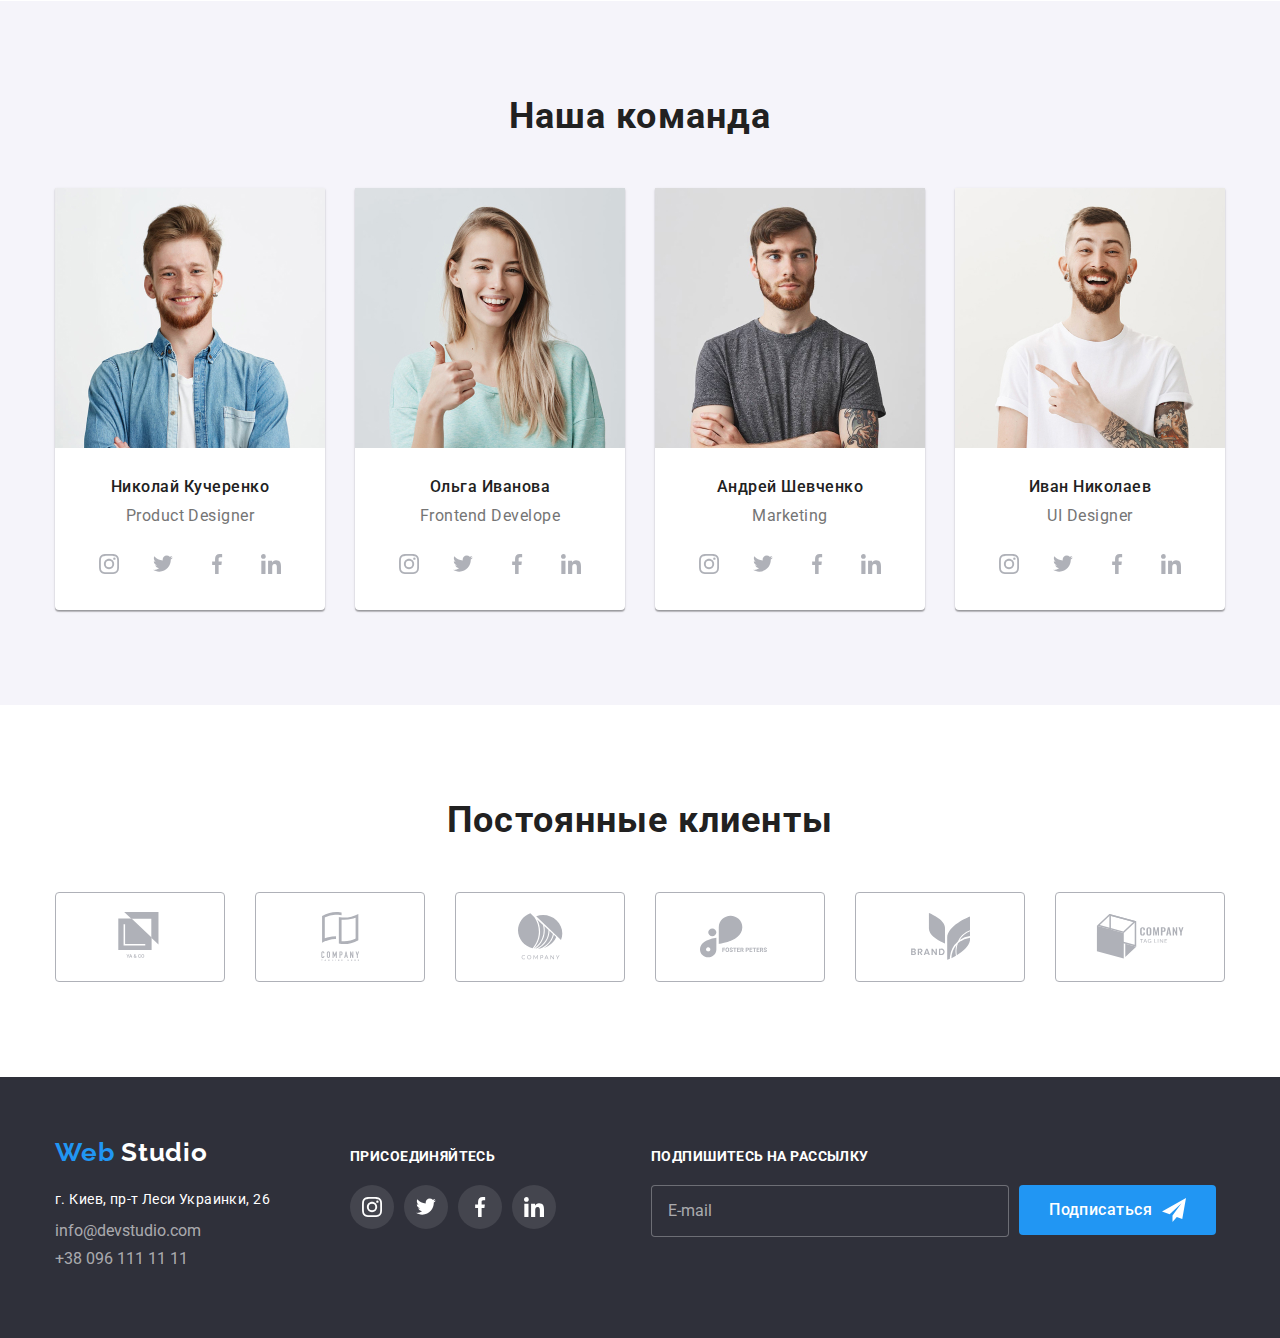
==== commit 12f1cf7c: "Модалка зроблена" ====
--- a/index.html
+++ b/index.html
@@ -73,6 +73,9 @@
             Заказать услугу
           </button>
         </div>
+
+      <!--MODAL-->
+
         <div class="backdrop is-hidden" data-modal>
           <div class="modal">
             <p class="modal-title">
@@ -87,6 +90,9 @@
                   placeholder=" "
                 />
                 <span class="label-name">Имя</span>
+                <svg class="name-icon" width="18" height="18">
+                  <use href="./img/icomoon/sprite.svg#icon-name-icon"></use>
+                </svg>
               </label>
 
               <label class="form-field">
@@ -97,6 +103,9 @@
                   placeholder=" "
                 />
                 <span class="label-name">Телефон</span>
+                <svg class="name-icon" width="18" height="18">
+                  <use href="./img/icomoon/sprite.svg#icon-phone-icon"></use>
+                </svg>
               </label>
 
               <label class="form-field">
@@ -107,17 +116,46 @@
                   placeholder=" "
                 />
                 <span class="label-name">Почта</span>
+                <svg class="name-icon" width="18" height="18">
+                  <use href="./img/icomoon/sprite.svg#icon-mail-icon"></use>
+                </svg>
               </label>
-              <textarea
-                type="textaria"
-                class="form-taxtarea"
-                name="textaria"
-                rows="5"
-                placeholder="Комментарий"
-              ></textarea>
+
+              <label class="form-field">
+                <textarea
+                  class="form-textarea"
+                  type="textarea"
+                  name="comment"
+                  rows="5"
+                  placeholder="Комментарий"
+                ></textarea>
+                <span class="textarea-name"></span>
+              </label>
+
+              <label class="checkbox-field">
+                <input
+                  class="checkbox-input"
+                  type="checkbox"
+                  name="topic"
+                  value="accept-policy"
+                />
+                <span class="checkbox-icon"></span>
+
+                <span class="checkbox-name"
+                  >Соглашаюсь с рассылкой и принимаю
+                  <a class="label-link" href="">Условия договора</a>
+                </span>
+              </label>
+              <button type="submit" class="form-submit">
+                Отправить
+              </button>
             </form>
 
-            <button data-modal-close>Закрить</button>
+            <button class="close-modal" data-modal-close>
+              <svg class="modal-close-icon" width="20" height="20">
+                <use href="./img/icomoon/sprite.svg#icon-modal-close"></use>
+              </svg>
+            </button>
           </div>
         </div>
       </section>
@@ -579,19 +617,26 @@
 
         <div class="mailing">
           <h2 hidden>Футер сайта</h2>
-          <p class="footer-title list">Подпишитесь на рассылку</p>
+          <p class="footer-form-label list">Подпишитесь на рассылку</p>
           <div class="mailing-form">
-            <form>
+            
+            <form class="footer-form">
               <span
-                ><input type="email" name="email" placeholder="E-mail"
+                ><input
+                  class="input-form-footer"
+                  type="email"
+                  name="mail"
+                  placeholder="E-mail"
               /></span>
+              <div class="footer-button-position">
+              <button class="footer-btn" type="submit">
+                Подписаться
+                <svg class="icon-send" width="24" height="24">
+                  <use href="./img/icomoon/sprite.svg#icon-icon-send"></use>
+                </svg>
+                </div>
+              </button>
             </form>
-            <button class="footer-btn" type="submit">
-              Подписаться
-              <svg class="icon-send" width="24" height="24">
-                <use href="./img/icomoon/sprite.svg#icon-icon-send"></use>
-              </svg>
-            </button>
           </div>
         </div>
       </div>
--- a/css/style.css
+++ b/css/style.css
@@ -259,6 +259,7 @@
   border-radius: 4px;
   border: none;
   cursor: pointer;
+  transition: background-color 250ms cubic-bezier(0.4, 0, 0.2, 1);
 }
 
 .backdrop.is-hidden {
@@ -266,7 +267,6 @@
   opacity: 0;
   pointer-events: none;
 }
-
 .backdrop {
   position: fixed;
   top: 0;
@@ -277,6 +277,7 @@
   opacity: 1;
   visibility: visible;
   z-index: 5;
+
   transition: opacity 250ms cubic-bezier(0.4, 0, 0.2, 1);
 }
 
@@ -286,16 +287,25 @@
   left: 50%;
   padding: 40px;
   width: 528px;
+  height: 581px;
   border-radius: 4px;
   background-color: #fff;
+
   box-shadow: 0px 1px 3px rgba(0, 0, 0, 0.12), 0px 1px 1px rgba(0, 0, 0, 0.14),
     0px 2px 1px rgba(0, 0, 0, 0.2);
+
   transform: translate(-50%, -50%) scale(1);
+
   transition: transform 250ms cubic-bezier(0.4, 0, 0.2, 1);
 }
 
+.backdrop.is-hidden .modal {
+  transform: translate(-50%, -50%) scale(1.4);
+}
+
 .modal-title {
   display: block;
+  margin-top: 0px;
   margin-bottom: 30px;
   font-weight: 700;
   font-size: 20px;
@@ -312,12 +322,14 @@
 .form-field {
   display: block;
   position: relative;
+}
+
+.form-field:not(:last-child) {
   margin-bottom: 28px;
 }
 
 .form-input {
   height: 40px;
-  padding: 0 42px;
   padding-top: 0px;
   padding-right: 42px;
   padding-bottom: 0px;
@@ -348,12 +360,11 @@
   color: var(--accent-color);
 }
 
-.form-taxtarea {
-  display: block;
+.form-textarea {
   height: 120px;
   resize: none;
   padding: 10px 15px;
-  margin-bottom: 20px;
+  margin-bottom: 0px;
   outline: 0;
 
   width: 448px;
@@ -362,13 +373,148 @@
 }
 
 .form-input:focus,
-.form-taxtarea:focus {
+.form-textarea:focus {
   border: 1px solid var(--accent-color);
 }
 
-.form-taxtarea:not(:placeholder-shown) {
+.form-textarea:focus::placeholder {
+  color: var(--accent-color);
+}
+
+/*
+ Код для виїжджаючого лабела для коментів
+.textarea-name {
+  position: absolute;
+  top: 12px;
+  left: 16px;
+
+  transition: transform 250ms cubic-bezier(0.4, 0, 0.2, 1);
+  line-height: 1.14;
+  letter-spacing: 0.01em;
+  color: var(--primary-text-color);
+}
+
+.form-field:focus-within > .textarea-name,
+.form-textarea:not(:placeholder-shown) + .textarea-name {
   font-size: 12px;
   line-height: 1.17;
+  transform: translate(0px, -32px);
+  color: var(--accent-color);
+}*/
+
+.checkbox-input {
+  position: absolute;
+  width: 1px;
+  height: 1px;
+  margin: -1px;
+  border: 0;
+  padding: 0;
+  clip: rect(0 0 0 0);
+  overflow: hidden;
+}
+
+.checkbox-icon {
+  display: flex;
+  align-items: center;
+  cursor: pointer;
+  margin-right: 9px;
+  width: 15px;
+  height: 15px;
+  border: 2px solid black;
+  border-radius: 4px;
+  background-color: var(--primary-white-color);
+}
+
+.checkbox-input:checked + .checkbox-icon {
+  border-color: var(--accent-color);
+  background-color: var(--accent-color);
+  background-image: url(../img/modal-icons/agreement-icon.svg);
+  background-size: contain;
+  background-origin: border-box;
+}
+
+.checkbox-field {
+  display: flex;
+  justify-content: center;
+  align-items: center;
+  margin-bottom: 30px;
+  cursor: pointer;
+}
+
+.checkbox-name {
+  display: flex;
+
+  align-items: center;
+  font-size: 14px;
+  line-height: 24px;
+  letter-spacing: 0.01em;
+  margin-bottom: 0px;
+  cursor: pointer;
+
+  color: var(--primary-text-color);
+}
+
+.checkbox-name .label-link {
+  display: block;
+  margin-left: 4px;
+  color: var(--accent-color);
+  text-decoration: underline;
+}
+
+.label-link:hover {
+  color: var(--accent-color);
+  text-decoration: none;
+}
+
+.form-submit {
+  display: block;
+  padding: 10px 55px;
+  margin: 0 auto;
+  font-weight: 700;
+  font-size: 16px;
+  line-height: 1.87;
+  letter-spacing: 0.06em;
+  border-radius: 4px;
+  border: none;
+  cursor: pointer;
+  color: var(--primary-white-color);
+  background-color: var(--accent-color);
+  box-shadow: 0px 4px 4px rgba(0, 0, 0, 0.15);
+  transition: background-color 250ms cubic-bezier(0.4, 0, 0.2, 1);
+}
+
+.close-modal {
+  display: flex;
+  justify-content: center;
+  align-items: center;
+  position: absolute;
+  top: 8px;
+  right: 8px;
+  width: 30px;
+  height: 30px;
+  border-radius: 50px;
+  background: var(--primary-white-color);
+  cursor: pointer;
+  border: 1px solid rgba(0, 0, 0, 0.1);
+}
+
+.close-modal:hover .modal-close-icon {
+  fill: var(--accent-color);
+}
+
+.form-field .name-icon {
+  display: flex;
+  position: absolute;
+  /*top: 11px;
+  left: 16px;*/
+  top: 50%;
+  left: 16px;
+  transform: translateY(-50%);
+  transition: transform 250ms cubic-bezier(0.4, 0, 0.2, 1);
+}
+
+.form-field:focus-within .name-icon {
+  fill: var(--accent-color);
 }
 
 /* quality list*/
@@ -666,6 +812,7 @@
 
 .footer-section .container {
   display: flex;
+  position: relative;
 }
 
 .footer-contacts {
@@ -702,10 +849,11 @@
 .footer-btn {
   display: flex;
   align-items: center;
+
   margin-left: 10px;
-  padding-top: 10px;
+  padding-top: 12px;
   padding-right: 30px;
-  padding-bottom: 10px;
+  padding-bottom: 12px;
   padding-left: 30px;
 
   background: var(--accent-color);
@@ -815,6 +963,33 @@
   color: var(--primary-white-color);
 }
 
+.footer-form-label {
+  display: block;
+  padding-top: 12px;
+  font-family: var(--font-family-main);
+  font-style: normal;
+  font-weight: 700;
+  font-size: 14px;
+  margin-bottom: 20px;
+  line-height: 1.14em;
+  letter-spacing: 0.03em;
+  text-transform: uppercase;
+  color: var(--primary-white-color);
+}
+
+.footer-form {
+  display: flex;
+}
+
+.input-form-footer {
+  color: var(--primary-white-color);
+  font-weight: 400;
+}
+
+.input-form-footer::placeholder {
+  color: rgba(255, 255, 255, 0.6);
+}
+
 /*portfolio*/
 
 .portfolio-section {
